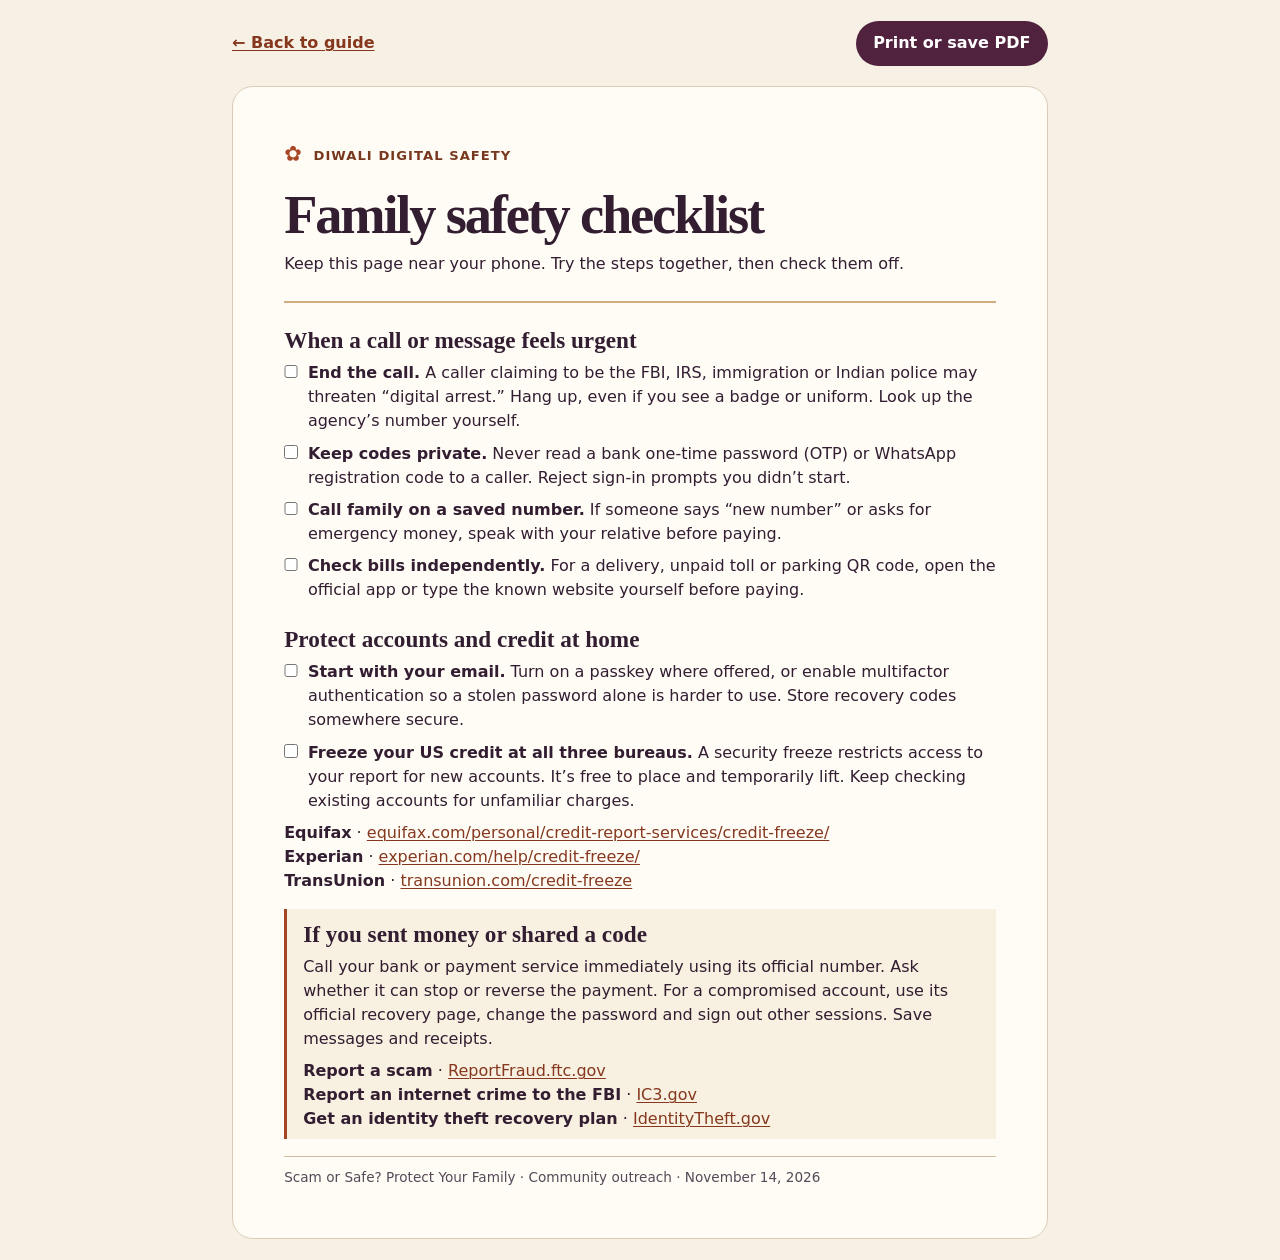
==== checklist.html @ 6b7faeaa "Publish Diwali family safety guide, scenario wheel, and live quiz" ====
<!doctype html>
<html lang="en">
<head>
<meta charset="utf-8">
<meta name="viewport" content="width=device-width, initial-scale=1">
<meta name="theme-color" content="#fff9ee">
<title>Family safety checklist · Diwali Digital Safety</title>
<style>
*{box-sizing:border-box}body{margin:0;background:#f7f0e4;color:#321d31;font:16px/1.5 system-ui,sans-serif}
a{color:#85381e;text-decoration-thickness:.08em;text-underline-offset:.15em}a:hover{text-decoration-thickness:.14em}
:focus-visible{outline:3px solid #84461e;outline-offset:4px}
nav,main{width:min(51rem,calc(100% - 2rem));margin:1.3rem auto}
nav{display:flex;align-items:center;justify-content:space-between;gap:1rem}
nav a{font-weight:650}button{font:inherit;font-weight:650;color:white;background:#51223e;border:0;border-radius:2em;padding:.65em 1.1em;cursor:pointer}
main{padding:clamp(1.2rem,5vw,3.2rem);border:1px solid #dcccb6;border-radius:1.3rem;background:#fffcf6}
header{padding-bottom:1.1rem;border-bottom:2px solid #cfad81}.brand{color:#78381e;font-size:.82em;font-weight:750;letter-spacing:.08em;text-transform:uppercase}
.flower{font-size:1.6em;vertical-align:-.06em;color:#a74725;margin-right:.24em}
h1,h2{font-family:Georgia,serif;line-height:1.12}h1{font-size:clamp(2.25rem,5.3vw,3.4rem);margin:.27em 0 .12em;letter-spacing:-.04em}h2{font-size:1.45em;margin:1em 0 .38em}p{margin:0 0 .48em}
.rows{list-style:none;margin:0;padding:0}.rows li{margin:.52em 0}.rows label{display:flex;align-items:baseline;gap:.65em;cursor:pointer}
input{width:1em;height:1em;flex:none;margin:0;accent-color:#7a3e26}.bureaus,.reports{list-style:none;margin:.52em 0 0;padding:0}
.bureaus a,.reports a{overflow-wrap:anywhere}
.action{margin-top:1rem;border-left:3px solid #a44624;padding:.1em 1em .45em;background:#f8f0e0}.action h2{margin:.45em 0 .35em}
footer{border-top:1px solid #cdba9f;margin-top:1.3em;padding-top:.7em;color:#564958;font-size:.85em}
@page{size:letter portrait;margin:.52in .63in}
@media print{
html,body,main{background:white;color:#211621}body{font:11pt/1.29 Arial,sans-serif}nav{display:none}main{width:auto;margin:0;padding:0;border:0;border-radius:0}header{padding-bottom:8pt}.brand{font-size:9pt}.flower{font-size:16pt}
h1{font-size:30pt}h2{font-size:16pt;margin:11pt 0 4pt}.rows li{margin:4pt 0}.rows label{gap:6pt}input{width:10pt;height:10pt}
a{color:#211621;text-decoration:none}.action{background:white;margin-top:10pt;padding:1pt 0 2pt 9pt}.bureaus,.reports{margin:4pt 0}section{break-inside:avoid}footer{margin-top:9pt;padding-top:5pt;font-size:9pt}
}
@media(max-width:370px){nav{align-items:flex-start;flex-direction:column}}
</style>
</head>
<body>
<nav aria-label="Checklist actions"><a href="index.html#guide">← Back to guide</a><button type="button" onclick="window.print()">Print or save PDF</button></nav>
<main>
<header><div class="brand"><span class="flower" aria-hidden="true">✿</span> Diwali Digital Safety</div><h1>Family safety checklist</h1><p>Keep this page near your phone. Try the steps together, then check them off.</p></header>
<section>
<h2>When a call or message feels urgent</h2>
<ul class="rows">
<li><label><input type="checkbox"><span><strong>End the call.</strong> A caller claiming to be the FBI, IRS, immigration or Indian police may threaten “digital arrest.” Hang up, even if you see a badge or uniform. Look up the agency’s number yourself.</span></label></li>
<li><label><input type="checkbox"><span><strong>Keep codes private.</strong> Never read a bank one-time password (OTP) or WhatsApp registration code to a caller. Reject sign-in prompts you didn’t start.</span></label></li>
<li><label><input type="checkbox"><span><strong>Call family on a saved number.</strong> If someone says “new number” or asks for emergency money, speak with your relative before paying.</span></label></li>
<li><label><input type="checkbox"><span><strong>Check bills independently.</strong> For a delivery, unpaid toll or parking QR code, open the official app or type the known website yourself before paying.</span></label></li>
</ul>
</section>
<section>
<h2>Protect accounts and credit at home</h2>
<ul class="rows">
<li><label><input type="checkbox"><span><strong>Start with your email.</strong> Turn on a passkey where offered, or enable multifactor authentication so a stolen password alone is harder to use. Store recovery codes somewhere secure.</span></label></li>
<li><label><input type="checkbox"><span><strong>Freeze your US credit at all three bureaus.</strong> A security freeze restricts access to your report for new accounts. It’s free to place and temporarily lift. Keep checking existing accounts for unfamiliar charges.</span></label></li>
</ul>
<ul class="bureaus" aria-label="Official credit freeze pages">
<li><strong>Equifax</strong> · <a href="https://www.equifax.com/personal/credit-report-services/credit-freeze/">equifax.com/personal/credit-report-services/credit-freeze/</a></li>
<li><strong>Experian</strong> · <a href="https://www.experian.com/help/credit-freeze/">experian.com/help/credit-freeze/</a></li>
<li><strong>TransUnion</strong> · <a href="https://www.transunion.com/credit-freeze">transunion.com/credit-freeze</a></li>
</ul></section>
<section class="action">
<h2>If you sent money or shared a code</h2>
<p>Call your bank or payment service immediately using its official number. Ask whether it can stop or reverse the payment. For a compromised account, use its official recovery page, change the password and sign out other sessions. Save messages and receipts.</p>
<ul class="reports" aria-label="US reporting and recovery websites">
<li><strong>Report a scam</strong> · <a href="https://reportfraud.ftc.gov/">ReportFraud.ftc.gov</a></li>
<li><strong>Report an internet crime to the FBI</strong> · <a href="https://www.ic3.gov/">IC3.gov</a></li>
<li><strong>Get an identity theft recovery plan</strong> · <a href="https://www.identitytheft.gov/">IdentityTheft.gov</a></li>
</ul></section>
<footer>Scam or Safe? Protect Your Family · Community outreach · November 14, 2026</footer>
</main>
</body></html>
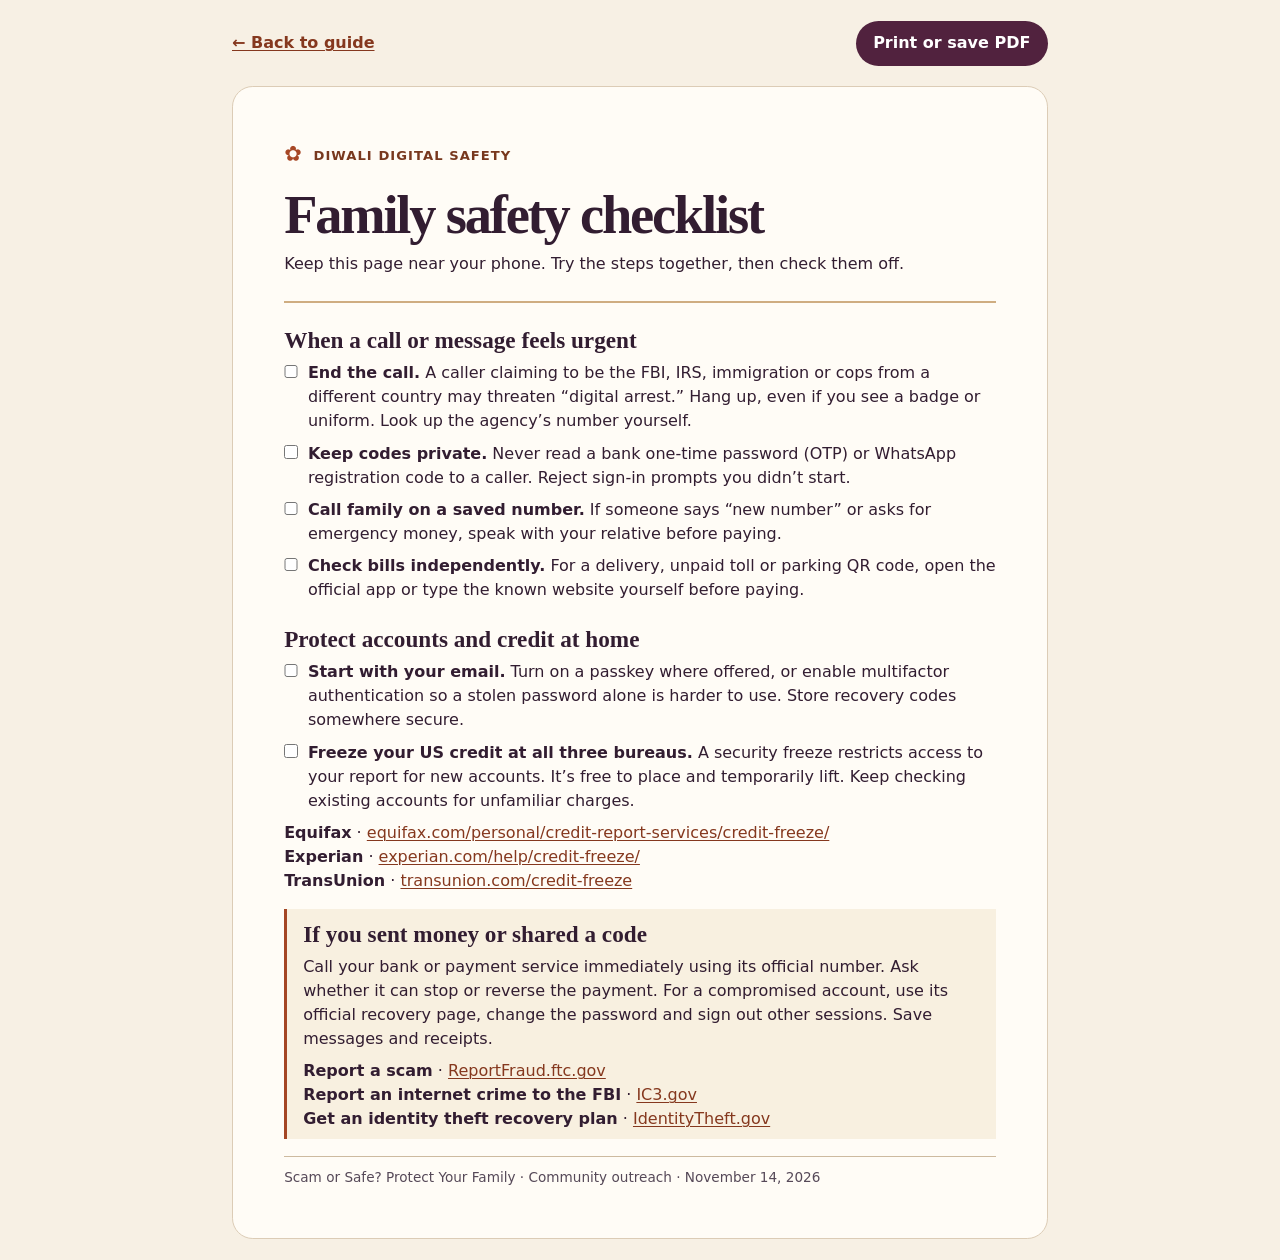
==== commit b7f7ac6c: "Add link and passkey demos; update family scenarios" ====
--- a/checklist.html
+++ b/checklist.html
@@ -37,7 +37,7 @@
 <section>
 <h2>When a call or message feels urgent</h2>
 <ul class="rows">
-<li><label><input type="checkbox"><span><strong>End the call.</strong> A caller claiming to be the FBI, IRS, immigration or Indian police may threaten “digital arrest.” Hang up, even if you see a badge or uniform. Look up the agency’s number yourself.</span></label></li>
+<li><label><input type="checkbox"><span><strong>End the call.</strong> A caller claiming to be the FBI, IRS, immigration or cops from a different country may threaten “digital arrest.” Hang up, even if you see a badge or uniform. Look up the agency’s number yourself.</span></label></li>
 <li><label><input type="checkbox"><span><strong>Keep codes private.</strong> Never read a bank one-time password (OTP) or WhatsApp registration code to a caller. Reject sign-in prompts you didn’t start.</span></label></li>
 <li><label><input type="checkbox"><span><strong>Call family on a saved number.</strong> If someone says “new number” or asks for emergency money, speak with your relative before paying.</span></label></li>
 <li><label><input type="checkbox"><span><strong>Check bills independently.</strong> For a delivery, unpaid toll or parking QR code, open the official app or type the known website yourself before paying.</span></label></li>
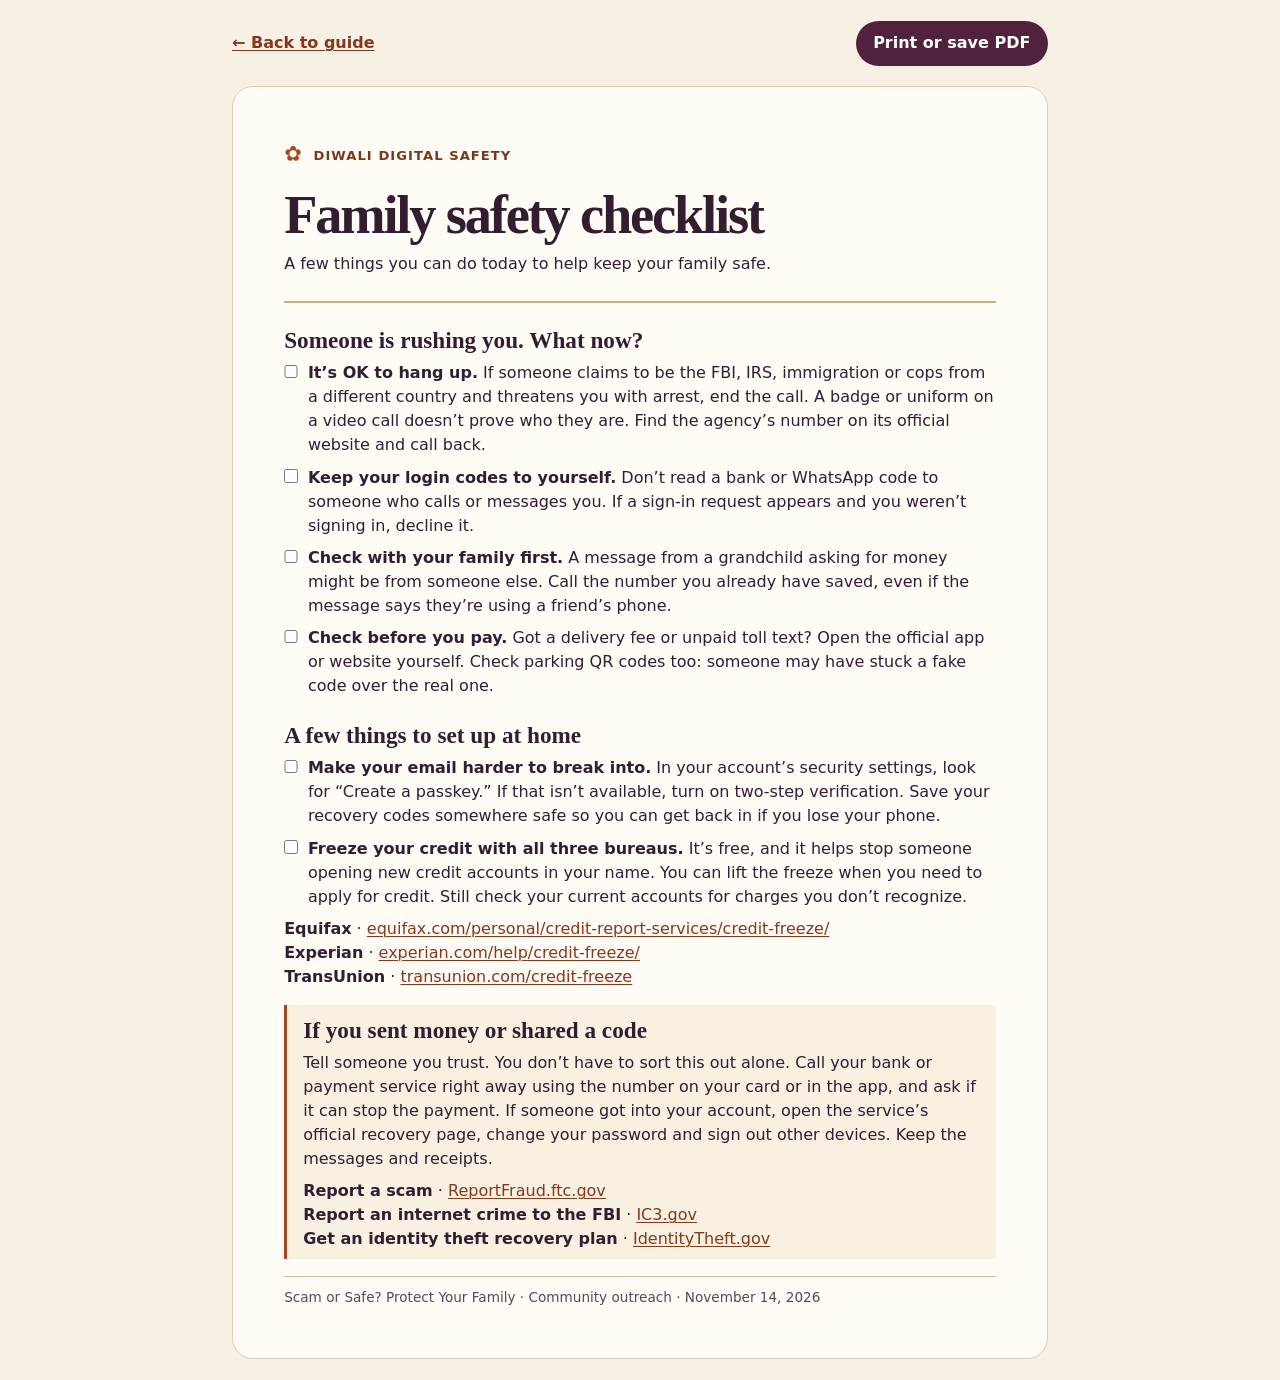
==== commit c02b57d0: "Make family checklist conversational and remove extra demo copy" ====
--- a/checklist.html
+++ b/checklist.html
@@ -33,21 +33,21 @@
 <body>
 <nav aria-label="Checklist actions"><a href="index.html#guide">← Back to guide</a><button type="button" onclick="window.print()">Print or save PDF</button></nav>
 <main>
-<header><div class="brand"><span class="flower" aria-hidden="true">✿</span> Diwali Digital Safety</div><h1>Family safety checklist</h1><p>Keep this page near your phone. Try the steps together, then check them off.</p></header>
+<header><div class="brand"><span class="flower" aria-hidden="true">✿</span> Diwali Digital Safety</div><h1>Family safety checklist</h1><p>A few things you can do today to help keep your family safe.</p></header>
 <section>
-<h2>When a call or message feels urgent</h2>
+<h2>Someone is rushing you. What now?</h2>
 <ul class="rows">
-<li><label><input type="checkbox"><span><strong>End the call.</strong> A caller claiming to be the FBI, IRS, immigration or cops from a different country may threaten “digital arrest.” Hang up, even if you see a badge or uniform. Look up the agency’s number yourself.</span></label></li>
-<li><label><input type="checkbox"><span><strong>Keep codes private.</strong> Never read a bank one-time password (OTP) or WhatsApp registration code to a caller. Reject sign-in prompts you didn’t start.</span></label></li>
-<li><label><input type="checkbox"><span><strong>Call family on a saved number.</strong> If someone says “new number” or asks for emergency money, speak with your relative before paying.</span></label></li>
-<li><label><input type="checkbox"><span><strong>Check bills independently.</strong> For a delivery, unpaid toll or parking QR code, open the official app or type the known website yourself before paying.</span></label></li>
+<li><label><input type="checkbox"><span><strong>It’s OK to hang up.</strong> If someone claims to be the FBI, IRS, immigration or cops from a different country and threatens you with arrest, end the call. A badge or uniform on a video call doesn’t prove who they are. Find the agency’s number on its official website and call back.</span></label></li>
+<li><label><input type="checkbox"><span><strong>Keep your login codes to yourself.</strong> Don’t read a bank or WhatsApp code to someone who calls or messages you. If a sign-in request appears and you weren’t signing in, decline it.</span></label></li>
+<li><label><input type="checkbox"><span><strong>Check with your family first.</strong> A message from a grandchild asking for money might be from someone else. Call the number you already have saved, even if the message says they’re using a friend’s phone.</span></label></li>
+<li><label><input type="checkbox"><span><strong>Check before you pay.</strong> Got a delivery fee or unpaid toll text? Open the official app or website yourself. Check parking QR codes too: someone may have stuck a fake code over the real one.</span></label></li>
 </ul>
 </section>
 <section>
-<h2>Protect accounts and credit at home</h2>
+<h2>A few things to set up at home</h2>
 <ul class="rows">
-<li><label><input type="checkbox"><span><strong>Start with your email.</strong> Turn on a passkey where offered, or enable multifactor authentication so a stolen password alone is harder to use. Store recovery codes somewhere secure.</span></label></li>
-<li><label><input type="checkbox"><span><strong>Freeze your US credit at all three bureaus.</strong> A security freeze restricts access to your report for new accounts. It’s free to place and temporarily lift. Keep checking existing accounts for unfamiliar charges.</span></label></li>
+<li><label><input type="checkbox"><span><strong>Make your email harder to break into.</strong> In your account’s security settings, look for “Create a passkey.” If that isn’t available, turn on two-step verification. Save your recovery codes somewhere safe so you can get back in if you lose your phone.</span></label></li>
+<li><label><input type="checkbox"><span><strong>Freeze your credit with all three bureaus.</strong> It’s free, and it helps stop someone opening new credit accounts in your name. You can lift the freeze when you need to apply for credit. Still check your current accounts for charges you don’t recognize.</span></label></li>
 </ul>
 <ul class="bureaus" aria-label="Official credit freeze pages">
 <li><strong>Equifax</strong> · <a href="https://www.equifax.com/personal/credit-report-services/credit-freeze/">equifax.com/personal/credit-report-services/credit-freeze/</a></li>
@@ -56,7 +56,7 @@
 </ul></section>
 <section class="action">
 <h2>If you sent money or shared a code</h2>
-<p>Call your bank or payment service immediately using its official number. Ask whether it can stop or reverse the payment. For a compromised account, use its official recovery page, change the password and sign out other sessions. Save messages and receipts.</p>
+<p>Tell someone you trust. You don’t have to sort this out alone. Call your bank or payment service right away using the number on your card or in the app, and ask if it can stop the payment. If someone got into your account, open the service’s official recovery page, change your password and sign out other devices. Keep the messages and receipts.</p>
 <ul class="reports" aria-label="US reporting and recovery websites">
 <li><strong>Report a scam</strong> · <a href="https://reportfraud.ftc.gov/">ReportFraud.ftc.gov</a></li>
 <li><strong>Report an internet crime to the FBI</strong> · <a href="https://www.ic3.gov/">IC3.gov</a></li>
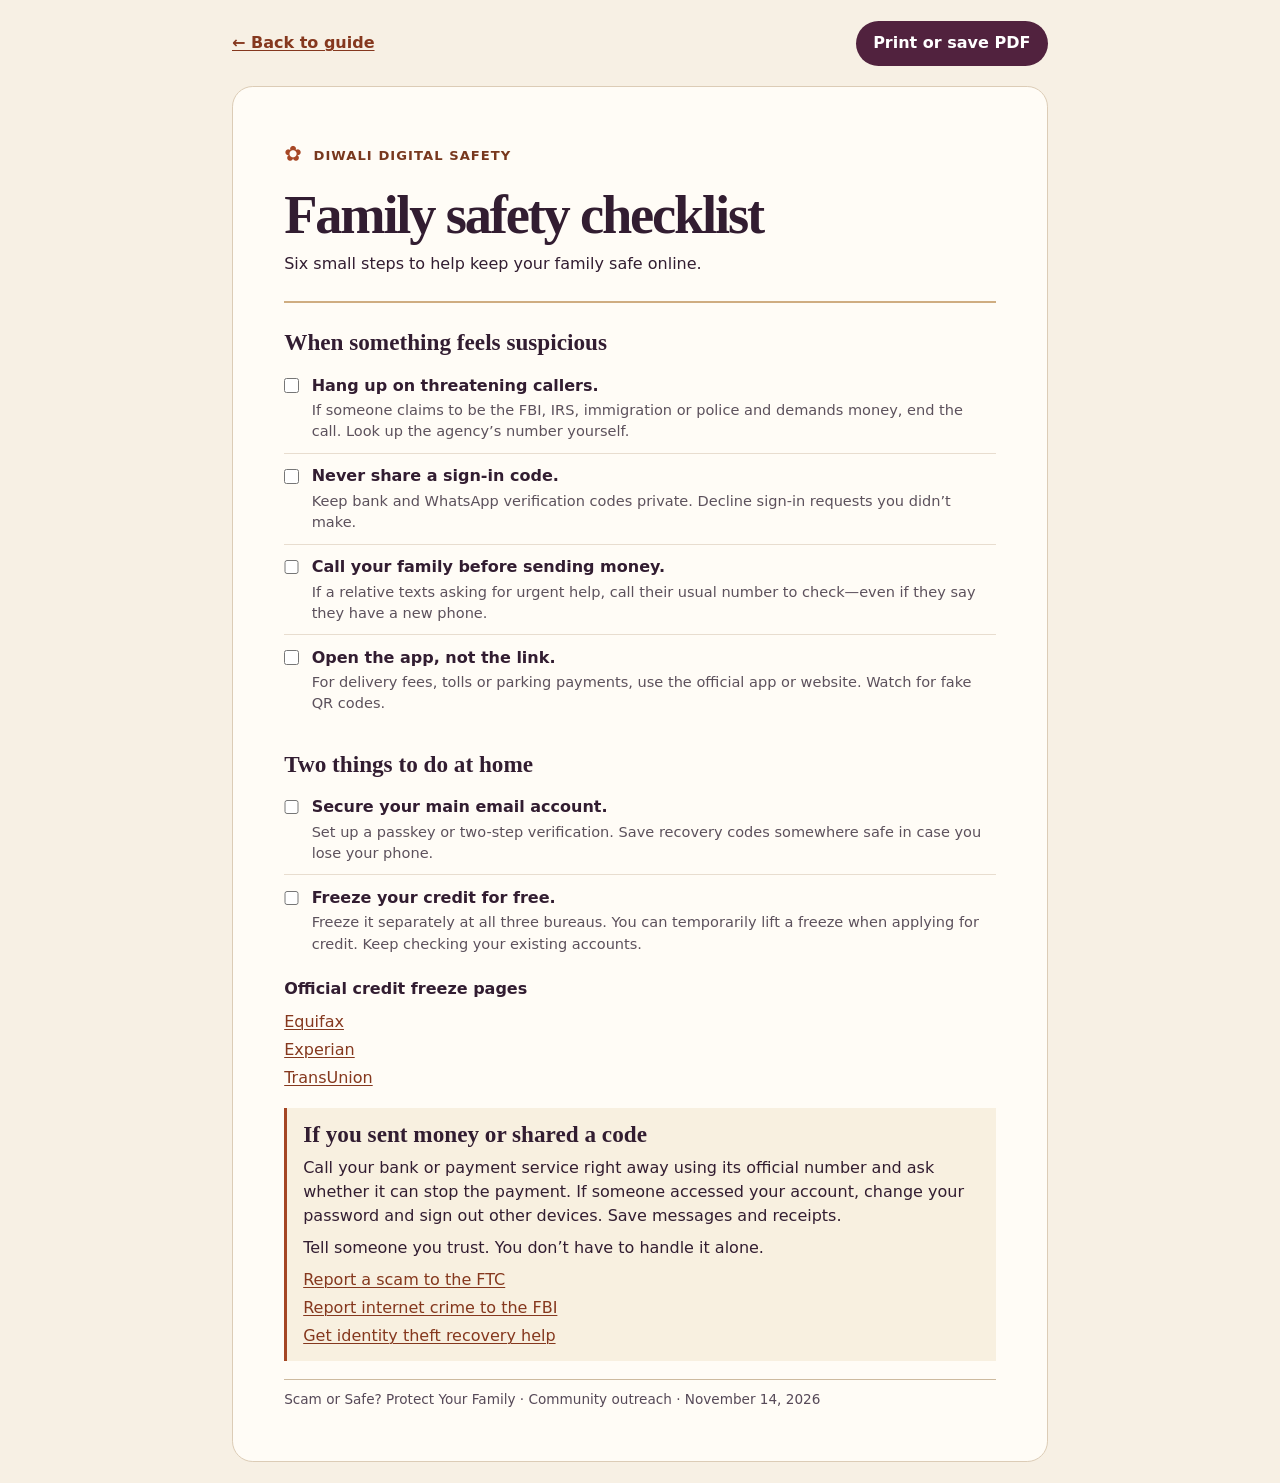
==== commit b57b2b5c: "Revise family safety checklist content and layout Updated the checklist to improve clarity and added" ====
--- a/checklist.html
+++ b/checklist.html
@@ -6,62 +6,107 @@
 <meta name="theme-color" content="#fff9ee">
 <title>Family safety checklist · Diwali Digital Safety</title>
 <style>
-*{box-sizing:border-box}body{margin:0;background:#f7f0e4;color:#321d31;font:16px/1.5 system-ui,sans-serif}
-a{color:#85381e;text-decoration-thickness:.08em;text-underline-offset:.15em}a:hover{text-decoration-thickness:.14em}
+*{box-sizing:border-box}
+body{margin:0;background:#f7f0e4;color:#321d31;font:16px/1.5 system-ui,-apple-system,BlinkMacSystemFont,"Segoe UI",sans-serif}
+a{color:#85381e;text-decoration-thickness:.08em;text-underline-offset:.15em}
+a:hover{text-decoration-thickness:.14em}
 :focus-visible{outline:3px solid #84461e;outline-offset:4px}
 nav,main{width:min(51rem,calc(100% - 2rem));margin:1.3rem auto}
 nav{display:flex;align-items:center;justify-content:space-between;gap:1rem}
-nav a{font-weight:650}button{font:inherit;font-weight:650;color:white;background:#51223e;border:0;border-radius:2em;padding:.65em 1.1em;cursor:pointer}
+nav a{font-weight:650}
+button{font:inherit;font-weight:650;color:white;background:#51223e;border:0;border-radius:2em;padding:.65em 1.1em;cursor:pointer}
 main{padding:clamp(1.2rem,5vw,3.2rem);border:1px solid #dcccb6;border-radius:1.3rem;background:#fffcf6}
-header{padding-bottom:1.1rem;border-bottom:2px solid #cfad81}.brand{color:#78381e;font-size:.82em;font-weight:750;letter-spacing:.08em;text-transform:uppercase}
+header{padding-bottom:1.1rem;border-bottom:2px solid #cfad81}
+.brand{color:#78381e;font-size:.82em;font-weight:750;letter-spacing:.08em;text-transform:uppercase}
 .flower{font-size:1.6em;vertical-align:-.06em;color:#a74725;margin-right:.24em}
-h1,h2{font-family:Georgia,serif;line-height:1.12}h1{font-size:clamp(2.25rem,5.3vw,3.4rem);margin:.27em 0 .12em;letter-spacing:-.04em}h2{font-size:1.45em;margin:1em 0 .38em}p{margin:0 0 .48em}
-.rows{list-style:none;margin:0;padding:0}.rows li{margin:.52em 0}.rows label{display:flex;align-items:baseline;gap:.65em;cursor:pointer}
-input{width:1em;height:1em;flex:none;margin:0;accent-color:#7a3e26}.bureaus,.reports{list-style:none;margin:.52em 0 0;padding:0}
+h1,h2{font-family:Georgia,"Times New Roman",serif;line-height:1.12}
+h1{font-size:clamp(2.25rem,5.3vw,3.4rem);margin:.27em 0 .12em;letter-spacing:-.04em}
+h2{font-size:1.45em;margin:1.1em 0 .35em}
+p{margin:0 0 .48em}
+.rows{list-style:none;margin:0;padding:0}
+.rows li{padding:.72em 0;border-bottom:1px solid #e8ddcf}
+.rows li:last-child{border-bottom:0}
+.rows label{display:flex;align-items:flex-start;gap:.8em;cursor:pointer}
+.rows input{width:1.1em;height:1.1em;flex:none;margin:.27em 0 0;accent-color:#7a3e26}
+.task{display:block;font-weight:650;line-height:1.35}
+.detail{display:block;margin-top:.2em;color:#5c515c;font-size:.91em;line-height:1.45}
+.bureaus,.reports{list-style:none;margin:.55em 0 0;padding:0}
+.bureaus li,.reports li{margin:.25em 0}
 .bureaus a,.reports a{overflow-wrap:anywhere}
-.action{margin-top:1rem;border-left:3px solid #a44624;padding:.1em 1em .45em;background:#f8f0e0}.action h2{margin:.45em 0 .35em}
+.action{margin-top:1.1rem;border-left:3px solid #a44624;padding:.1em 1em .55em;background:#f8f0e0}
+.action h2{margin:.5em 0 .4em}
+.links-heading{font-weight:650;margin-top:.75em}
 footer{border-top:1px solid #cdba9f;margin-top:1.3em;padding-top:.7em;color:#564958;font-size:.85em}
 @page{size:letter portrait;margin:.52in .63in}
 @media print{
-html,body,main{background:white;color:#211621}body{font:11pt/1.29 Arial,sans-serif}nav{display:none}main{width:auto;margin:0;padding:0;border:0;border-radius:0}header{padding-bottom:8pt}.brand{font-size:9pt}.flower{font-size:16pt}
-h1{font-size:30pt}h2{font-size:16pt;margin:11pt 0 4pt}.rows li{margin:4pt 0}.rows label{gap:6pt}input{width:10pt;height:10pt}
-a{color:#211621;text-decoration:none}.action{background:white;margin-top:10pt;padding:1pt 0 2pt 9pt}.bureaus,.reports{margin:4pt 0}section{break-inside:avoid}footer{margin-top:9pt;padding-top:5pt;font-size:9pt}
+  html,body,main{background:white;color:#211621}
+  body{font:10.5pt/1.26 Arial,sans-serif}
+  nav{display:none}
+  main{width:auto;margin:0;padding:0;border:0;border-radius:0}
+  header{padding-bottom:8pt}
+  .brand{font-size:9pt}
+  .flower{font-size:16pt}
+  h1{font-size:28pt}
+  h2{font-size:15pt;margin:10pt 0 4pt}
+  .rows li{padding:4pt 0}
+  .rows label{gap:7pt}
+  .rows input{width:10pt;height:10pt;margin-top:2pt}
+  .task{font-weight:700}
+  .detail{font-size:9.5pt;color:#444;margin-top:1pt}
+  a{color:#211621;text-decoration:none}
+  .action{background:white;margin-top:9pt;padding:1pt 0 2pt 9pt}
+  .bureaus,.reports{margin:4pt 0}
+  .bureaus li,.reports li{margin:2pt 0}
+  section{break-inside:avoid}
+  footer{margin-top:9pt;padding-top:5pt;font-size:9pt}
 }
 @media(max-width:370px){nav{align-items:flex-start;flex-direction:column}}
 </style>
 </head>
 <body>
-<nav aria-label="Checklist actions"><a href="index.html#guide">← Back to guide</a><button type="button" onclick="window.print()">Print or save PDF</button></nav>
+<nav aria-label="Checklist actions">
+  <a href="index.html#guide">← Back to guide</a>
+  <button type="button" onclick="window.print()">Print or save PDF</button>
+</nav>
 <main>
-<header><div class="brand"><span class="flower" aria-hidden="true">✿</span> Diwali Digital Safety</div><h1>Family safety checklist</h1><p>A few things you can do today to help keep your family safe.</p></header>
-<section>
-<h2>Someone is rushing you. What now?</h2>
-<ul class="rows">
-<li><label><input type="checkbox"><span><strong>It’s OK to hang up.</strong> If someone claims to be the FBI, IRS, immigration or cops from a different country and threatens you with arrest, end the call. A badge or uniform on a video call doesn’t prove who they are. Find the agency’s number on its official website and call back.</span></label></li>
-<li><label><input type="checkbox"><span><strong>Keep your login codes to yourself.</strong> Don’t read a bank or WhatsApp code to someone who calls or messages you. If a sign-in request appears and you weren’t signing in, decline it.</span></label></li>
-<li><label><input type="checkbox"><span><strong>Check with your family first.</strong> A message from a grandchild asking for money might be from someone else. Call the number you already have saved, even if the message says they’re using a friend’s phone.</span></label></li>
-<li><label><input type="checkbox"><span><strong>Check before you pay.</strong> Got a delivery fee or unpaid toll text? Open the official app or website yourself. Check parking QR codes too: someone may have stuck a fake code over the real one.</span></label></li>
-</ul>
+<header>
+  <div class="brand"><span class="flower" aria-hidden="true">✿</span> Diwali Digital Safety</div>
+  <h1>Family safety checklist</h1>
+  <p>Six small steps to help keep your family safe online.</p>
+</header>
+<section aria-labelledby="spot-scams">
+  <h2 id="spot-scams">When something feels suspicious</h2>
+  <ul class="rows">
+    <li><label><input type="checkbox"><span><span class="task">Hang up on threatening callers.</span><span class="detail">If someone claims to be the FBI, IRS, immigration or police and demands money, end the call. Look up the agency’s number yourself.</span></span></label></li>
+    <li><label><input type="checkbox"><span><span class="task">Never share a sign-in code.</span><span class="detail">Keep bank and WhatsApp verification codes private. Decline sign-in requests you didn’t make.</span></span></label></li>
+    <li><label><input type="checkbox"><span><span class="task">Call your family before sending money.</span><span class="detail">If a relative texts asking for urgent help, call their usual number to check—even if they say they have a new phone.</span></span></label></li>
+    <li><label><input type="checkbox"><span><span class="task">Open the app, not the link.</span><span class="detail">For delivery fees, tolls or parking payments, use the official app or website. Watch for fake QR codes.</span></span></label></li>
+  </ul>
 </section>
-<section>
-<h2>A few things to set up at home</h2>
-<ul class="rows">
-<li><label><input type="checkbox"><span><strong>Make your email harder to break into.</strong> In your account’s security settings, look for “Create a passkey.” If that isn’t available, turn on two-step verification. Save your recovery codes somewhere safe so you can get back in if you lose your phone.</span></label></li>
-<li><label><input type="checkbox"><span><strong>Freeze your credit with all three bureaus.</strong> It’s free, and it helps stop someone opening new credit accounts in your name. You can lift the freeze when you need to apply for credit. Still check your current accounts for charges you don’t recognize.</span></label></li>
-</ul>
-<ul class="bureaus" aria-label="Official credit freeze pages">
-<li><strong>Equifax</strong> · <a href="https://www.equifax.com/personal/credit-report-services/credit-freeze/">equifax.com/personal/credit-report-services/credit-freeze/</a></li>
-<li><strong>Experian</strong> · <a href="https://www.experian.com/help/credit-freeze/">experian.com/help/credit-freeze/</a></li>
-<li><strong>TransUnion</strong> · <a href="https://www.transunion.com/credit-freeze">transunion.com/credit-freeze</a></li>
-</ul></section>
-<section class="action">
-<h2>If you sent money or shared a code</h2>
-<p>Tell someone you trust. You don’t have to sort this out alone. Call your bank or payment service right away using the number on your card or in the app, and ask if it can stop the payment. If someone got into your account, open the service’s official recovery page, change your password and sign out other devices. Keep the messages and receipts.</p>
-<ul class="reports" aria-label="US reporting and recovery websites">
-<li><strong>Report a scam</strong> · <a href="https://reportfraud.ftc.gov/">ReportFraud.ftc.gov</a></li>
-<li><strong>Report an internet crime to the FBI</strong> · <a href="https://www.ic3.gov/">IC3.gov</a></li>
-<li><strong>Get an identity theft recovery plan</strong> · <a href="https://www.identitytheft.gov/">IdentityTheft.gov</a></li>
-</ul></section>
+<section aria-labelledby="at-home">
+  <h2 id="at-home">Two things to do at home</h2>
+  <ul class="rows">
+    <li><label><input type="checkbox"><span><span class="task">Secure your main email account.</span><span class="detail">Set up a passkey or two-step verification. Save recovery codes somewhere safe in case you lose your phone.</span></span></label></li>
+    <li><label><input type="checkbox"><span><span class="task">Freeze your credit for free.</span><span class="detail">Freeze it separately at all three bureaus. You can temporarily lift a freeze when applying for credit. Keep checking your existing accounts.</span></span></label></li>
+  </ul>
+  <p class="links-heading">Official credit freeze pages</p>
+  <ul class="bureaus" aria-label="Official credit freeze pages">
+    <li><a href="https://www.equifax.com/personal/credit-report-services/credit-freeze/">Equifax</a></li>
+    <li><a href="https://www.experian.com/help/credit-freeze/">Experian</a></li>
+    <li><a href="https://www.transunion.com/credit-freeze">TransUnion</a></li>
+  </ul>
+</section>
+<section class="action" aria-labelledby="if-scammed">
+  <h2 id="if-scammed">If you sent money or shared a code</h2>
+  <p>Call your bank or payment service right away using its official number and ask whether it can stop the payment. If someone accessed your account, change your password and sign out other devices. Save messages and receipts.</p>
+  <p>Tell someone you trust. You don’t have to handle it alone.</p>
+  <ul class="reports" aria-label="US reporting and recovery websites">
+    <li><a href="https://reportfraud.ftc.gov/">Report a scam to the FTC</a></li>
+    <li><a href="https://www.ic3.gov/">Report internet crime to the FBI</a></li>
+    <li><a href="https://www.identitytheft.gov/">Get identity theft recovery help</a></li>
+  </ul>
+</section>
 <footer>Scam or Safe? Protect Your Family · Community outreach · November 14, 2026</footer>
 </main>
-</body></html>
+</body>
+</html>
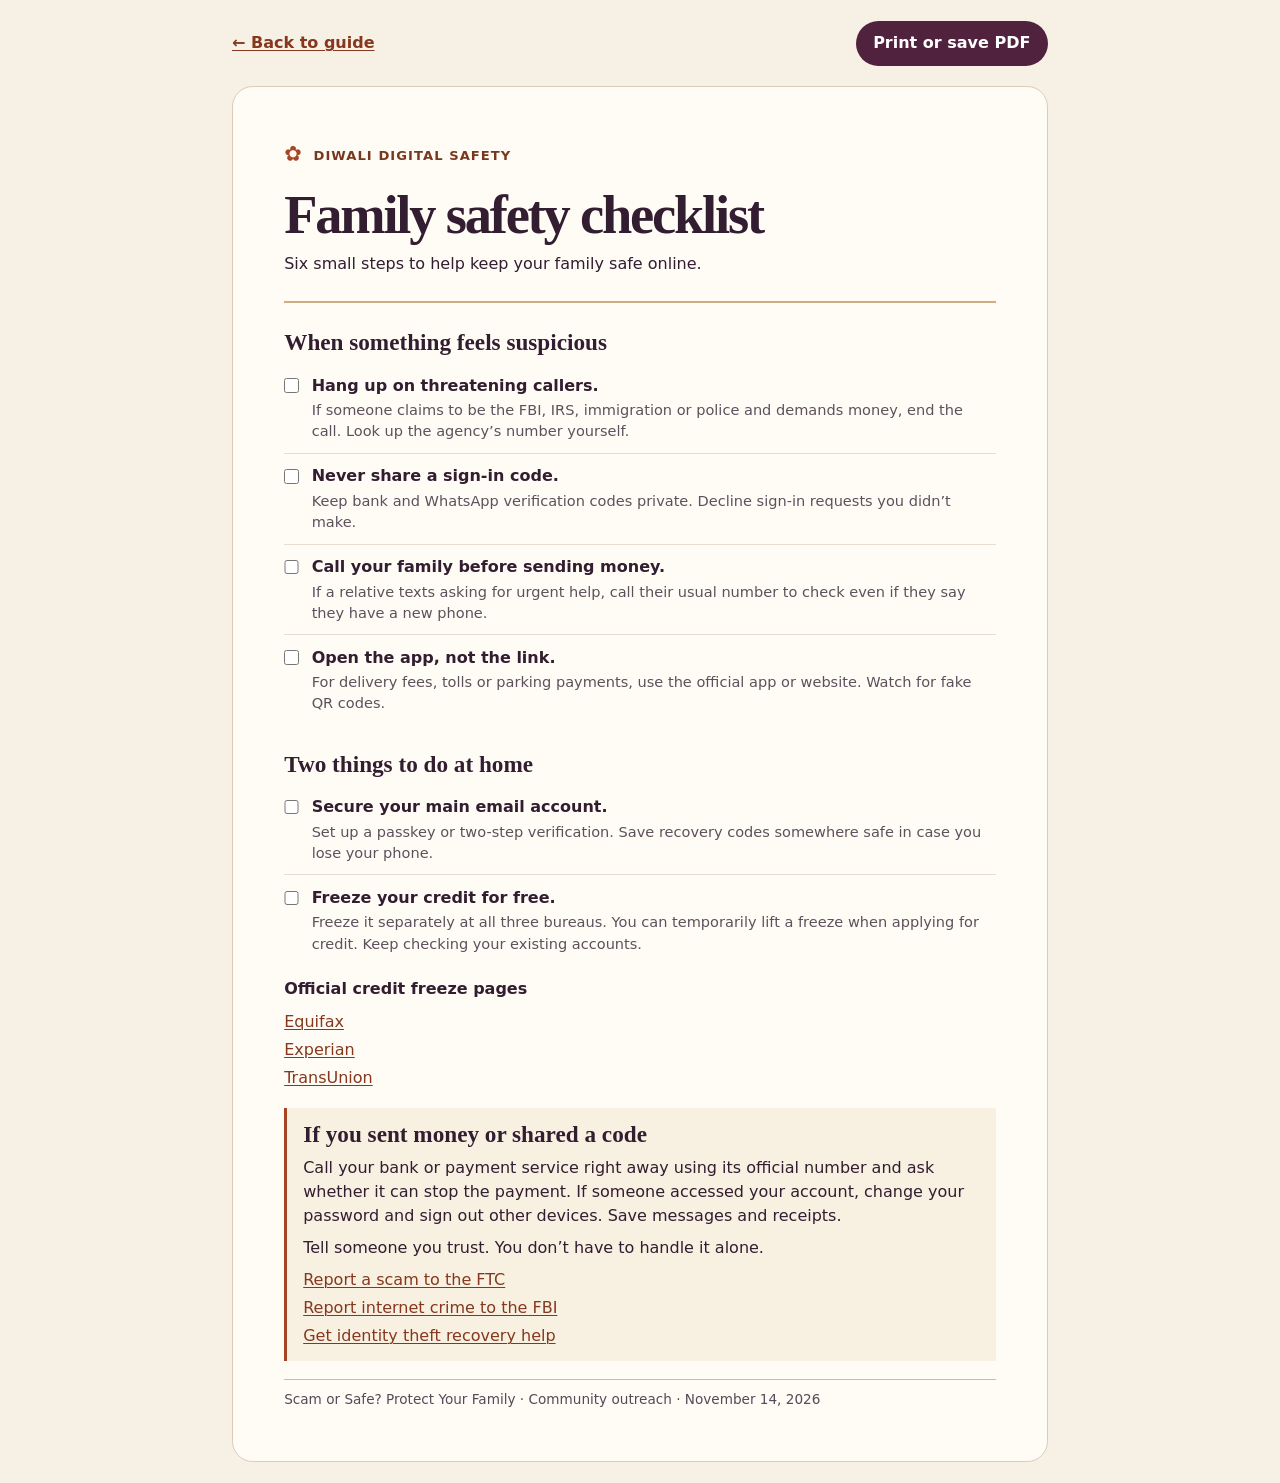
==== commit aa7e41f1: "Update checklist.html" ====
--- a/checklist.html
+++ b/checklist.html
@@ -79,7 +79,7 @@
   <ul class="rows">
     <li><label><input type="checkbox"><span><span class="task">Hang up on threatening callers.</span><span class="detail">If someone claims to be the FBI, IRS, immigration or police and demands money, end the call. Look up the agency’s number yourself.</span></span></label></li>
     <li><label><input type="checkbox"><span><span class="task">Never share a sign-in code.</span><span class="detail">Keep bank and WhatsApp verification codes private. Decline sign-in requests you didn’t make.</span></span></label></li>
-    <li><label><input type="checkbox"><span><span class="task">Call your family before sending money.</span><span class="detail">If a relative texts asking for urgent help, call their usual number to check—even if they say they have a new phone.</span></span></label></li>
+    <li><label><input type="checkbox"><span><span class="task">Call your family before sending money.</span><span class="detail">If a relative texts asking for urgent help, call their usual number to check even if they say they have a new phone.</span></span></label></li>
     <li><label><input type="checkbox"><span><span class="task">Open the app, not the link.</span><span class="detail">For delivery fees, tolls or parking payments, use the official app or website. Watch for fake QR codes.</span></span></label></li>
   </ul>
 </section>
